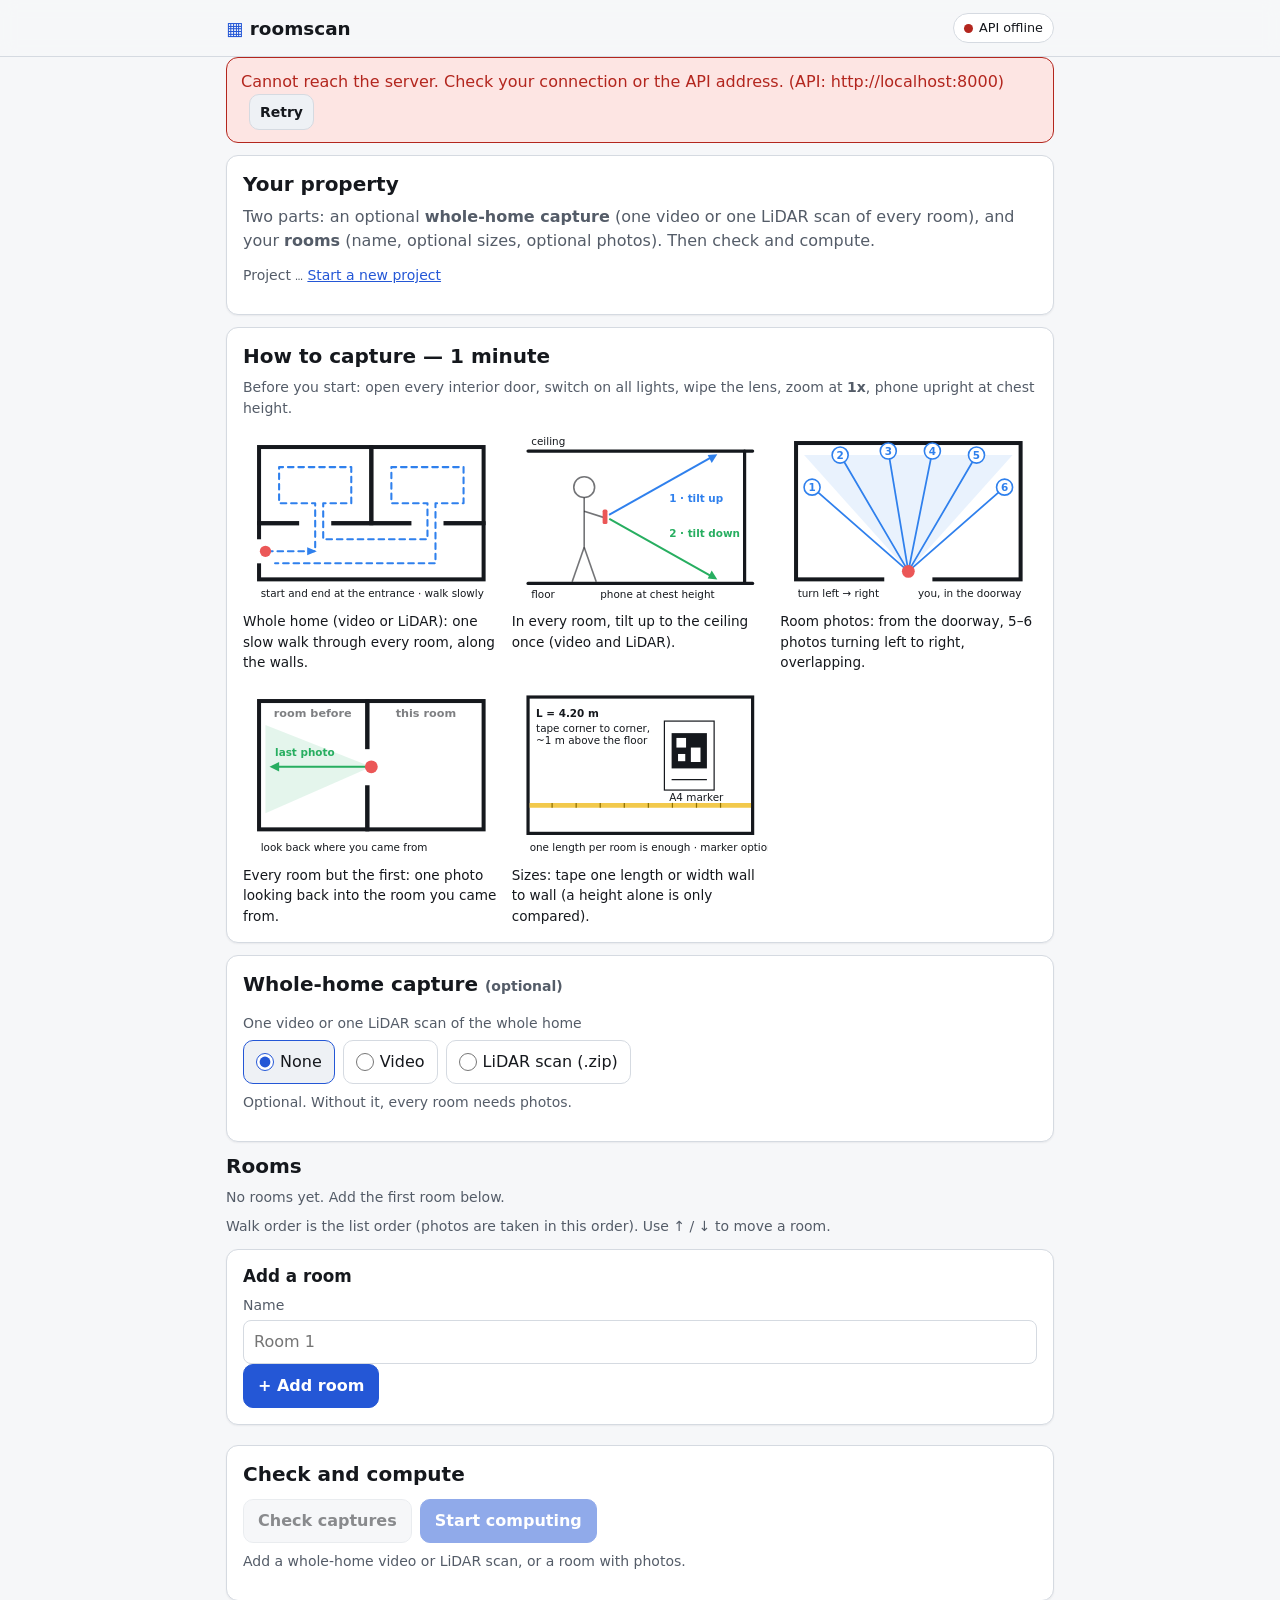
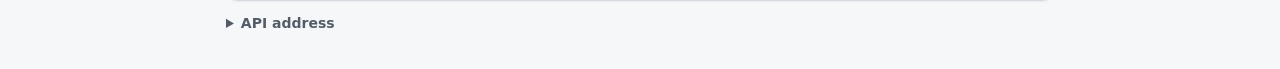
==== web/index.html @ 678b018d "Web app + API: one optional whole-home capture (video or LiDAR) plus rooms A project is now rooms (n" ====
<!doctype html>
<html lang="en">
<head>
  <meta charset="utf-8">
  <meta name="viewport" content="width=device-width, initial-scale=1, viewport-fit=cover">
  <meta name="color-scheme" content="light dark">
  <meta name="theme-color" content="#f6f7f9" media="(prefers-color-scheme: light)">
  <meta name="theme-color" content="#14161a" media="(prefers-color-scheme: dark)">
  <meta name="description" content="Phone photos, video or LiDAR scans to a measured floor plan.">
  <title>roomscan</title>
  <link rel="icon" href="favicon.svg" type="image/svg+xml">
  <link rel="stylesheet" href="styles.css">
  <script type="module" src="js/app.js"></script>
</head>
<body>
  <a class="skip" href="#main">Skip to content</a>
  <header class="topbar">
    <div class="wrap topbar-in">
      <h1 class="brand"><span aria-hidden="true">&#9638;</span> roomscan</h1>
      <button type="button" id="api-status" class="pill" aria-live="polite" title="API status. Click to check again.">
        <span class="dot" aria-hidden="true"></span><span class="pill-text">Checking API&hellip;</span>
      </button>
    </div>
  </header>

  <main id="main" class="wrap">
    <div id="banner" class="banner" role="alert" hidden></div>

    <section class="card intro" aria-labelledby="intro-h">
      <h2 id="intro-h">Your property</h2>
      <p class="muted">Two parts: an optional <strong>whole-home capture</strong> (one video or one LiDAR scan of every room), and your <strong>rooms</strong> (name, optional sizes, optional photos). Then check and compute.</p>
      <p class="small muted">Project <code id="project-id">&hellip;</code>
        <button type="button" id="new-project" class="link">Start a new project</button></p>
    </section>

    <section class="card guide" id="guide" aria-labelledby="guide-h">
      <h2 id="guide-h">How to capture &mdash; 1 minute</h2>
      <p class="small muted">Before you start: open every interior door, switch on all lights, wipe the lens, zoom at <strong>1x</strong>, phone upright at chest height.</p>
      <div class="guide-grid">
        <figure id="guide-walk"><div class="guide-svg" data-svg="img/guide/video-walk.svg"></div>
          <figcaption>Whole home (video or LiDAR): one slow walk through every room, along the walls.</figcaption></figure>
        <figure id="guide-tilt"><div class="guide-svg" data-svg="img/guide/tilt-ceiling.svg"></div>
          <figcaption>In every room, tilt up to the ceiling once (video and LiDAR).</figcaption></figure>
        <figure id="guide-photos"><div class="guide-svg" data-svg="img/guide/photos-doorway.svg"></div>
          <figcaption>Room photos: from the doorway, 5&ndash;6 photos turning left to right, overlapping.</figcaption></figure>
        <figure id="guide-lookback"><div class="guide-svg" data-svg="img/guide/photos-lookback.svg"></div>
          <figcaption>Every room but the first: one photo looking back into the room you came from.</figcaption></figure>
        <figure id="guide-sizes"><div class="guide-svg" data-svg="img/guide/marker-and-tape.svg"></div>
          <figcaption>Sizes: tape one length or width wall to wall (a height alone is only compared).</figcaption></figure>
      </div>
    </section>

    <section class="card capture" id="capture-card" aria-labelledby="capture-h">
      <div class="section-head">
        <h2 id="capture-h">Whole-home capture <span class="muted small">(optional)</span></h2>
        <span id="capture-badge" class="badge" hidden></span>
      </div>
      <fieldset class="kinds">
        <legend>One video or one LiDAR scan of the whole home</legend>
        <label class="choice"><input type="radio" name="capkind" value="none" checked> <span>None</span></label>
        <label class="choice"><input type="radio" name="capkind" value="video"> <span>Video</span></label>
        <label class="choice"><input type="radio" name="capkind" value="lidar"> <span>LiDAR scan (.zip)</span></label>
      </fieldset>
      <p id="capture-tip" class="small muted"></p>
      <div id="capture-body"></div>
    </section>

    <section aria-labelledby="spaces-h">
      <div class="section-head">
        <h2 id="spaces-h">Rooms <span class="muted small" id="spaces-count"></span></h2>
      </div>
      <ol id="spaces" class="spaces" aria-describedby="walk-hint"></ol>
      <p id="walk-hint" class="small muted">Walk order is the list order (photos are taken in this order). Use &uarr; / &darr; to move a room.</p>

      <form id="add-space" class="card add-space" autocomplete="off">
        <h3>Add a room</h3>
        <div class="row">
          <label class="field grow">
            <span>Name</span>
            <input id="new-name" name="name" type="text" maxlength="60" placeholder="Room 1">
          </label>
        </div>
        <button type="submit" class="btn primary">+ Add room</button>
      </form>
    </section>

    <section class="card" aria-labelledby="check-h">
      <h2 id="check-h">Check and compute</h2>
      <p id="upload-summary" class="small muted" aria-live="polite"></p>
      <div class="actions">
        <button type="button" id="verify" class="btn">Check captures</button>
        <button type="button" id="run" class="btn primary" disabled>Start computing</button>
        <button type="button" id="run-anyway" class="btn ghost" hidden>Run anyway</button>
      </div>
      <p id="run-hint" class="small muted" aria-live="polite">Check the captures first.</p>
      <div id="project-findings"></div>
    </section>

    <section id="job" class="card" aria-labelledby="job-h" hidden>
      <div class="section-head">
        <h2 id="job-h">Computing</h2>
        <span id="job-status" class="badge"></span>
      </div>
      <p class="small muted">Job <code id="job-id"></code> <span id="job-poll"></span></p>
      <ol id="stages" class="stages" aria-live="polite"></ol>
      <div id="job-error" class="error-box" role="alert" hidden></div>
      <div class="actions" id="job-actions" hidden>
        <button type="button" id="run-again" class="btn">Run again</button>
      </div>
    </section>

    <section id="results" aria-labelledby="results-h" hidden>
      <h2 id="results-h">Results</h2>
      <div id="run-tabs" class="actions" role="group" aria-label="Choose a run"></div>
      <div class="card">
        <dl id="summary" class="summary"></dl>
        <div class="downloads" id="downloads"></div>
      </div>
      <figure class="card plan">
        <img id="plan-img" alt="Floor plan of the property" decoding="async">
        <figcaption class="small muted">Floor plan. Open <a id="plan-svg-link" target="_blank" rel="noopener">plan.svg</a> to zoom.</figcaption>
      </figure>
      <div class="card">
        <h3>Rooms</h3>
        <div class="table-wrap" id="rooms-table"></div>
      </div>
      <div class="card">
        <h3>Your sizes vs ours</h3>
        <p class="small muted">One row per room and size for every run (tier): photos by room, the whole-home capture by the room it matched on size and shape.</p>
        <div class="table-wrap" id="comparison-table"></div>
      </div>
      <div class="card">
        <h3>Damage</h3>
        <div id="damage"></div>
      </div>
      <div class="card" id="warnings-card" hidden>
        <h3>Notes from the pipeline</h3>
        <ul id="warnings" class="small"></ul>
      </div>
    </section>
  </main>

  <footer class="wrap footer small muted">
    <details>
      <summary>API address</summary>
      <form id="api-form" class="row">
        <label class="field grow"><span>Base URL</span><input id="api-input" type="url" inputmode="url" spellcheck="false" placeholder="http://localhost:8000"></label>
        <button type="submit" class="btn">Save and reload</button>
      </form>
    </details>
  </footer>
</body>
</html>
---- web/styles.css ----
:root {
  --bg: #f6f7f9;
  --surface: #ffffff;
  --surface-2: #eef1f5;
  --text: #15181d;
  --muted: #545c68;
  --border: #d5dae1;
  --accent: #2457d6;
  --accent-text: #ffffff;
  --ok: #17703a;
  --ok-bg: #e2f4e8;
  --warn: #8a5400;
  --warn-bg: #fff1d6;
  --bad: #b3261e;
  --bad-bg: #fde5e3;
  --focus: #2457d6;
  --radius: 12px;
  --shadow: 0 1px 2px rgba(16, 24, 40, .06);
  color-scheme: light dark;
}
@media (prefers-color-scheme: dark) {
  :root {
    --bg: #14161a;
    --surface: #1d2026;
    --surface-2: #262a32;
    --text: #eceef2;
    --muted: #a4acb9;
    --border: #353a44;
    --accent: #7fa6ff;
    --accent-text: #0d1220;
    --ok: #7ad69a;
    --ok-bg: #173323;
    --warn: #ffc864;
    --warn-bg: #3a2c10;
    --bad: #ff9c94;
    --bad-bg: #42191a;
    --focus: #9dbbff;
    --shadow: none;
  }
}

*, *::before, *::after { box-sizing: border-box; }
html { -webkit-text-size-adjust: 100%; }
body {
  margin: 0;
  background: var(--bg);
  color: var(--text);
  font: 16px/1.5 system-ui, -apple-system, "Segoe UI", Roboto, "Helvetica Neue", Arial, sans-serif;
  overflow-x: hidden;
}
img { max-width: 100%; height: auto; }
code { font: .9em ui-monospace, SFMono-Regular, Menlo, Consolas, monospace; word-break: break-all; }
h1, h2, h3, h4 { line-height: 1.25; margin: 0 0 .5rem; }
h2 { font-size: 1.25rem; }
h3 { font-size: 1.05rem; }
h4 { font-size: .95rem; margin-top: 1rem; }
p { margin: 0 0 .75rem; }
a { color: var(--accent); }
.wrap { width: 100%; max-width: 860px; margin: 0 auto; padding: 0 16px; }
.muted { color: var(--muted); }
.small { font-size: .875rem; }
[hidden] { display: none !important; }
:focus-visible { outline: 3px solid var(--focus); outline-offset: 2px; }

.skip { position: absolute; left: -999px; top: 0; background: var(--surface); padding: 8px 12px; z-index: 10; }
.skip:focus { left: 8px; }

.topbar {
  position: sticky; top: 0; z-index: 5;
  background: color-mix(in srgb, var(--bg) 88%, transparent);
  backdrop-filter: blur(8px); -webkit-backdrop-filter: blur(8px);
  border-bottom: 1px solid var(--border);
  padding-top: env(safe-area-inset-top);
}
.topbar-in { display: flex; align-items: center; justify-content: space-between; gap: 8px; min-height: 56px; }
.brand { font-size: 1.15rem; margin: 0; }
.brand span { color: var(--accent); }

.pill {
  display: inline-flex; align-items: center; gap: 6px;
  border: 1px solid var(--border); border-radius: 999px; padding: 4px 10px;
  background: var(--surface); color: var(--text); font: inherit; font-size: .8rem; cursor: pointer;
  max-width: 60vw; white-space: nowrap; overflow: hidden; text-overflow: ellipsis;
}
.dot { width: 9px; height: 9px; border-radius: 50%; background: var(--muted); flex: none; }
.pill.up .dot { background: var(--ok); }
.pill.down .dot { background: var(--bad); }

main { padding-top: 16px; padding-bottom: 32px; }
section { margin-bottom: 20px; }
.card {
  background: var(--surface); border: 1px solid var(--border); border-radius: var(--radius);
  padding: 16px; margin-bottom: 12px; box-shadow: var(--shadow);
}
.section-head { display: flex; align-items: center; justify-content: space-between; gap: 8px; flex-wrap: wrap; }

.banner { border-radius: var(--radius); padding: 12px 14px; margin-bottom: 12px; background: var(--bad-bg); color: var(--bad); border: 1px solid currentColor; }
.banner.info { background: var(--surface-2); color: var(--text); border-color: var(--border); }
.banner button { margin-left: 8px; }
.error-box { background: var(--bad-bg); color: var(--bad); border-radius: 8px; padding: 10px 12px; margin: 8px 0; white-space: pre-wrap; overflow-wrap: anywhere; }

/* Buttons */
.btn {
  display: inline-flex; align-items: center; justify-content: center; gap: 6px;
  min-height: 44px; padding: 8px 14px; border-radius: 10px;
  border: 1px solid var(--border); background: var(--surface-2); color: var(--text);
  font: inherit; font-weight: 600; cursor: pointer; text-decoration: none; touch-action: manipulation;
}
.btn:hover { border-color: var(--accent); }
.btn.primary { background: var(--accent); color: var(--accent-text); border-color: var(--accent); }
.btn.ghost { background: transparent; }
.btn.danger { color: var(--bad); }
.btn.small { min-height: 36px; padding: 4px 10px; font-size: .875rem; }
.btn.icon { min-width: 44px; padding: 4px; }
.btn[disabled] { opacity: .5; cursor: not-allowed; }
.link { background: none; border: 0; padding: 0; color: var(--accent); font: inherit; text-decoration: underline; cursor: pointer; }
.actions { display: flex; flex-wrap: wrap; gap: 8px; margin: 8px 0; }

/* Forms */
.row { display: flex; flex-wrap: wrap; gap: 8px; align-items: flex-end; }
.grow { flex: 1 1 180px; min-width: 0; }
.field { display: flex; flex-direction: column; gap: 4px; font-size: .875rem; color: var(--muted); }
.field input, .name-input {
  font: inherit; font-size: 16px; /* 16px stops iOS zooming on focus */
  color: var(--text); background: var(--surface); border: 1px solid var(--border);
  border-radius: 8px; padding: 8px 10px; min-height: 44px; width: 100%; min-width: 0;
}
fieldset { border: 0; padding: 0; margin: 12px 0; min-width: 0; }
legend { font-size: .875rem; color: var(--muted); margin-bottom: 6px; padding: 0; }
.kinds { display: flex; flex-wrap: wrap; gap: 8px; }
.kinds legend { width: 100%; }
.choice {
  display: inline-flex; align-items: center; gap: 6px; min-height: 44px; padding: 6px 12px;
  border: 1px solid var(--border); border-radius: 10px; cursor: pointer;
}
.choice:has(input:checked) { border-color: var(--accent); background: var(--surface-2); }
.choice input { width: 18px; height: 18px; margin: 0; accent-color: var(--accent); }
.add-space h3 { margin-bottom: 8px; }

/* Space cards */
.spaces { list-style: none; padding: 0; margin: 0 0 8px; }
.space { position: relative; }
.space-head { display: flex; align-items: center; gap: 8px; }
.space-num {
  flex: none; width: 30px; height: 30px; border-radius: 50%; display: grid; place-items: center;
  background: var(--surface-2); font-weight: 700; font-size: .875rem;
}
.name-input { font-weight: 700; flex: 1 1 auto; }
.space-meta { display: flex; flex-wrap: wrap; align-items: center; gap: 6px 10px; margin: 10px 0 4px; }
.kind-tag { font-size: .75rem; text-transform: uppercase; letter-spacing: .04em; color: var(--muted); border: 1px solid var(--border); border-radius: 6px; padding: 1px 6px; }
.count { font-weight: 600; }
.progress { margin: 6px 0; }
.bar { height: 6px; background: var(--surface-2); border-radius: 3px; overflow: hidden; }
.bar > i { display: block; height: 100%; width: 0; background: var(--accent); transition: width .2s; }
.sizes { display: grid; grid-template-columns: repeat(3, minmax(0, 1fr)); gap: 8px; margin-top: 10px; }
.sizes .field input { text-align: right; }
.sizes-hint { grid-column: 1 / -1; margin: 0; }
.space-tools { display: flex; gap: 4px; flex: none; }
.add-btns { display: flex; flex-wrap: wrap; gap: 8px; margin-top: 10px; }
.visually-hidden { position: absolute !important; width: 1px; height: 1px; overflow: hidden; clip: rect(0 0 0 0); white-space: nowrap; }
.thumbs { display: flex; gap: 4px; }
.thumbs img { width: 36px; height: 36px; object-fit: cover; border-radius: 4px; border: 1px solid var(--border); }
.space-foot { display: flex; flex-wrap: wrap; justify-content: space-between; gap: 8px; margin-top: 10px; }

.badge { display: inline-block; font-size: .75rem; font-weight: 700; border-radius: 999px; padding: 2px 10px; background: var(--surface-2); color: var(--muted); }
.badge.ok { background: var(--ok-bg); color: var(--ok); }
.badge.warn { background: var(--warn-bg); color: var(--warn); }
.badge.retake, .badge.failed { background: var(--bad-bg); color: var(--bad); }
.badge.running, .badge.queued { background: var(--surface-2); color: var(--accent); }
.badge.done { background: var(--ok-bg); color: var(--ok); }

.findings { list-style: none; padding: 0; margin: 10px 0 0; }
.finding { border-left: 4px solid var(--border); padding: 6px 10px; margin-bottom: 8px; background: var(--surface-2); border-radius: 0 8px 8px 0; }
.finding.warn { border-color: var(--warn); }
.finding.retake { border-color: var(--bad); }
.finding.ok, .finding.info { border-color: var(--ok); }
.finding p { margin: 0 0 4px; }
.chips { display: flex; flex-wrap: wrap; gap: 4px; margin: 4px 0; }
.chip { font: .75rem ui-monospace, Menlo, Consolas, monospace; background: var(--surface); border: 1px solid var(--border); border-radius: 6px; padding: 1px 6px; overflow-wrap: anywhere; }

/* Guide */
.guide summary, .footer summary { cursor: pointer; font-weight: 600; min-height: 32px; }
.guide-body { margin-top: 8px; }
.guide-body ol { padding-left: 1.25rem; margin: 0 0 .5rem; }

/* Job */
.stages { list-style: none; padding: 0; margin: 8px 0; }
.stage { display: flex; align-items: center; gap: 10px; padding: 8px 0; border-bottom: 1px solid var(--border); }
.stage:last-child { border-bottom: 0; }
.stage .st-icon { width: 22px; height: 22px; flex: none; border-radius: 50%; display: grid; place-items: center; font-size: .8rem; font-weight: 700; background: var(--surface-2); color: var(--muted); }
.stage.done .st-icon { background: var(--ok-bg); color: var(--ok); }
.stage.running .st-icon { background: var(--accent); color: var(--accent-text); animation: pulse 1.2s ease-in-out infinite; }
.stage.failed .st-icon { background: var(--bad-bg); color: var(--bad); }
.stage.skipped { opacity: .6; }
.stage .st-name { flex: 1 1 auto; min-width: 0; overflow-wrap: anywhere; }
.stage .st-note { display: block; font-size: .8rem; color: var(--muted); }
.stage .st-time { font-variant-numeric: tabular-nums; color: var(--muted); font-size: .875rem; }
@keyframes pulse { 50% { opacity: .55; } }
@media (prefers-reduced-motion: reduce) { .stage.running .st-icon { animation: none; } .bar > i { transition: none; } }

/* Results */
.summary { display: grid; grid-template-columns: repeat(auto-fit, minmax(140px, 1fr)); gap: 12px; margin: 0 0 12px; }
.summary div { background: var(--surface-2); border-radius: 10px; padding: 10px 12px; }
.summary dt { font-size: .8rem; color: var(--muted); }
.summary dd { margin: 0; font-size: 1.2rem; font-weight: 700; overflow-wrap: anywhere; }
.summary dd small { display: block; font-size: .8rem; font-weight: 400; color: var(--muted); }
.downloads { display: flex; flex-wrap: wrap; gap: 8px; }
.plan { margin: 0 0 12px; text-align: center; }
.plan img { background: #fff; border-radius: 8px; width: 100%; }
.table-wrap { overflow-x: auto; -webkit-overflow-scrolling: touch; max-width: 100%; }
table { border-collapse: collapse; width: 100%; font-size: .875rem; font-variant-numeric: tabular-nums; }
th, td { text-align: left; padding: 6px 8px; border-bottom: 1px solid var(--border); vertical-align: top; }
th { color: var(--muted); font-weight: 600; white-space: nowrap; }
td.num, th.num { text-align: right; }
td .ci { display: block; color: var(--muted); font-size: .75rem; white-space: nowrap; }
.in { color: var(--ok); font-weight: 700; }
.out { color: var(--bad); font-weight: 700; }
.damage-list { list-style: none; padding: 0; margin: 0; }
.damage-list li { padding: 8px 0; border-bottom: 1px solid var(--border); }
.damage-list li:last-child { border-bottom: 0; }

.footer { padding-bottom: calc(24px + env(safe-area-inset-bottom)); }
.footer form { margin-top: 8px; }

@media (min-width: 640px) {
  .space-body { display: grid; grid-template-columns: 1fr 1fr; gap: 0 16px; }
  .sizes { margin-top: 0; }
}

/* capture guide: inline SVGs follow the theme (currentColor, --guide-bg) */
.guide { --guide-bg: var(--surface); }
.guide-grid { display: grid; grid-template-columns: 1fr; gap: 12px; }
@media (min-width: 640px) { .guide-grid { grid-template-columns: repeat(2, 1fr); } }
@media (min-width: 960px) { .guide-grid { grid-template-columns: repeat(3, 1fr); } }
.guide-grid figure { margin: 0; }
.guide-svg svg { width: 100%; height: auto; display: block; color: var(--text); }
.guide-grid figcaption { font-size: .85rem; margin-top: 4px; }
.capture .kinds { margin: 8px 0; }
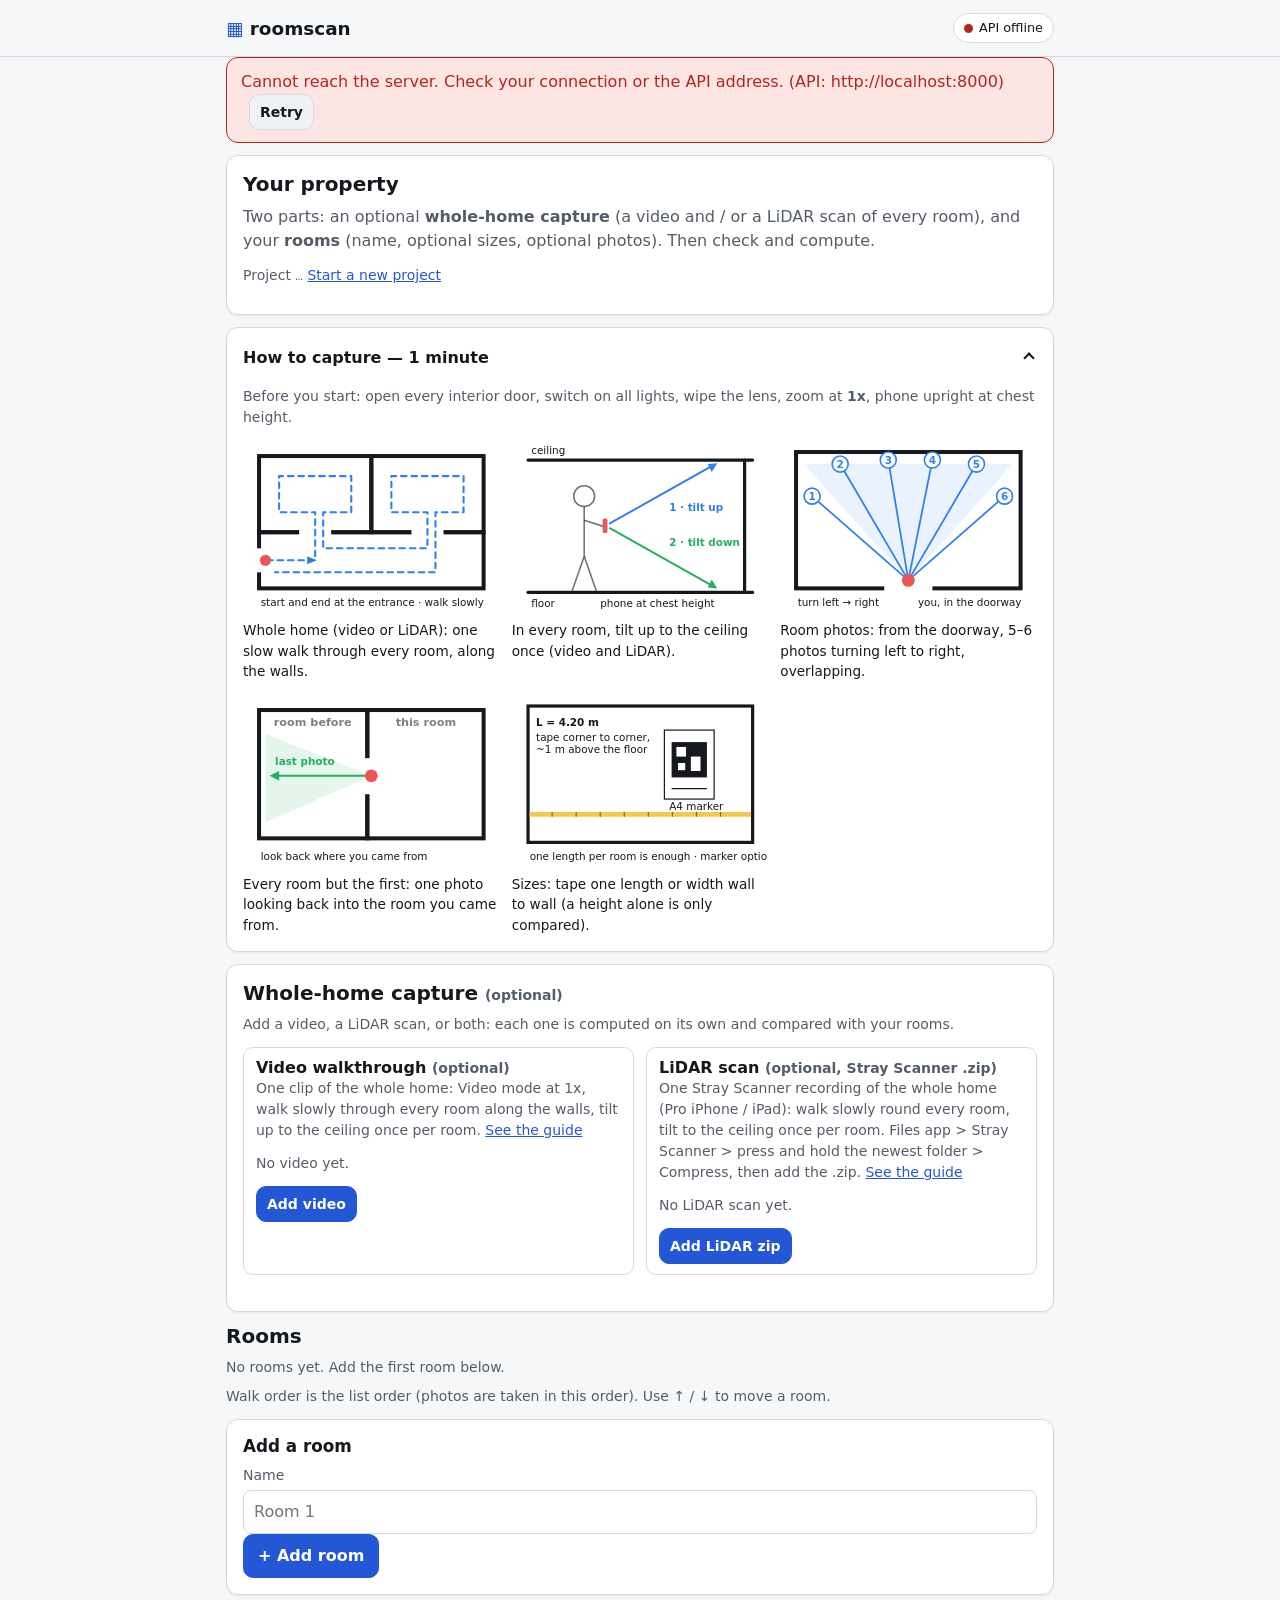
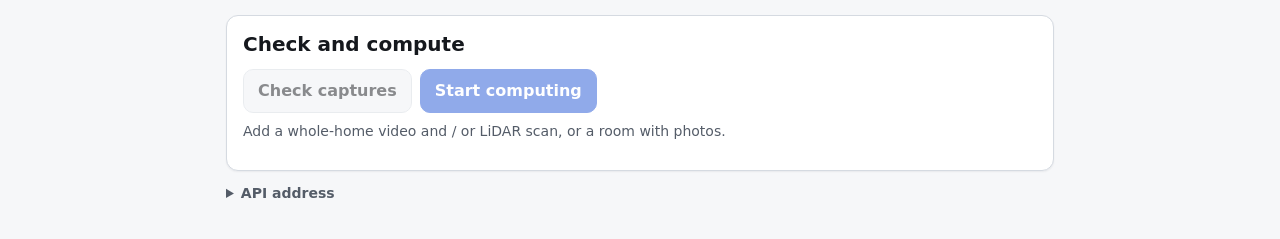
==== commit a2dc1cde: "Web: whole-home video AND LiDAR as two independent captures; collapsible capture guide - Capture sec" ====
--- a/web/index.html
+++ b/web/index.html
@@ -10,6 +10,7 @@
   <title>roomscan</title>
   <link rel="icon" href="favicon.svg" type="image/svg+xml">
   <link rel="stylesheet" href="styles.css">
+  <script src="env.js"></script>
   <script type="module" src="js/app.js"></script>
 </head>
 <body>
@@ -28,13 +29,13 @@
 
     <section class="card intro" aria-labelledby="intro-h">
       <h2 id="intro-h">Your property</h2>
-      <p class="muted">Two parts: an optional <strong>whole-home capture</strong> (one video or one LiDAR scan of every room), and your <strong>rooms</strong> (name, optional sizes, optional photos). Then check and compute.</p>
+      <p class="muted">Two parts: an optional <strong>whole-home capture</strong> (a video and / or a LiDAR scan of every room), and your <strong>rooms</strong> (name, optional sizes, optional photos). Then check and compute.</p>
       <p class="small muted">Project <code id="project-id">&hellip;</code>
         <button type="button" id="new-project" class="link">Start a new project</button></p>
     </section>
 
-    <section class="card guide" id="guide" aria-labelledby="guide-h">
-      <h2 id="guide-h">How to capture &mdash; 1 minute</h2>
+    <details class="card guide" id="guide">
+      <summary id="guide-h"><span class="guide-title">How to capture &mdash; 1 minute</span> <span class="chev" aria-hidden="true"></span></summary>
       <p class="small muted">Before you start: open every interior door, switch on all lights, wipe the lens, zoom at <strong>1x</strong>, phone upright at chest height.</p>
       <div class="guide-grid">
         <figure id="guide-walk"><div class="guide-svg" data-svg="img/guide/video-walk.svg"></div>
@@ -48,21 +49,29 @@
         <figure id="guide-sizes"><div class="guide-svg" data-svg="img/guide/marker-and-tape.svg"></div>
           <figcaption>Sizes: tape one length or width wall to wall (a height alone is only compared).</figcaption></figure>
       </div>
-    </section>
+    </details>
 
     <section class="card capture" id="capture-card" aria-labelledby="capture-h">
-      <div class="section-head">
-        <h2 id="capture-h">Whole-home capture <span class="muted small">(optional)</span></h2>
-        <span id="capture-badge" class="badge" hidden></span>
+      <h2 id="capture-h">Whole-home capture <span class="muted small">(optional)</span></h2>
+      <p class="small muted">Add a video, a LiDAR scan, or both: each one is computed on its own and compared with your rooms.</p>
+      <div class="cap-grid">
+        <section class="cap" id="cap-video" data-kind="video" aria-labelledby="cap-video-h">
+          <div class="section-head">
+            <h3 id="cap-video-h">Video walkthrough <span class="muted small">(optional)</span></h3>
+            <span class="badge cap-badge" hidden></span>
+          </div>
+          <p class="small muted cap-tip"></p>
+          <div class="cap-body"></div>
+        </section>
+        <section class="cap" id="cap-lidar" data-kind="lidar" aria-labelledby="cap-lidar-h">
+          <div class="section-head">
+            <h3 id="cap-lidar-h">LiDAR scan <span class="muted small">(optional, Stray Scanner .zip)</span></h3>
+            <span class="badge cap-badge" hidden></span>
+          </div>
+          <p class="small muted cap-tip"></p>
+          <div class="cap-body"></div>
+        </section>
       </div>
-      <fieldset class="kinds">
-        <legend>One video or one LiDAR scan of the whole home</legend>
-        <label class="choice"><input type="radio" name="capkind" value="none" checked> <span>None</span></label>
-        <label class="choice"><input type="radio" name="capkind" value="video"> <span>Video</span></label>
-        <label class="choice"><input type="radio" name="capkind" value="lidar"> <span>LiDAR scan (.zip)</span></label>
-      </fieldset>
-      <p id="capture-tip" class="small muted"></p>
-      <div id="capture-body"></div>
     </section>
 
     <section aria-labelledby="spaces-h">
--- a/web/styles.css
+++ b/web/styles.css
@@ -127,8 +127,6 @@
 }
 fieldset { border: 0; padding: 0; margin: 12px 0; min-width: 0; }
 legend { font-size: .875rem; color: var(--muted); margin-bottom: 6px; padding: 0; }
-.kinds { display: flex; flex-wrap: wrap; gap: 8px; }
-.kinds legend { width: 100%; }
 .choice {
   display: inline-flex; align-items: center; gap: 6px; min-height: 44px; padding: 6px 12px;
   border: 1px solid var(--border); border-radius: 10px; cursor: pointer;
@@ -235,4 +233,18 @@
 .guide-grid figure { margin: 0; }
 .guide-svg svg { width: 100%; height: auto; display: block; color: var(--text); }
 .guide-grid figcaption { font-size: .85rem; margin-top: 4px; }
-.capture .kinds { margin: 8px 0; }
+/* collapsible guide: one compact line with a small chevron when closed */
+.guide > summary { list-style: none; display: flex; align-items: center; justify-content: space-between; gap: 8px; min-height: 40px; margin: -6px 0; }
+.guide > summary::-webkit-details-marker { display: none; }
+.guide > summary .chev { width: 8px; height: 8px; border-right: 2px solid currentColor; border-bottom: 2px solid currentColor; transform: rotate(45deg); transition: transform .15s; margin: 0 4px 4px 0; flex: none; }
+.guide[open] > summary .chev { transform: rotate(-135deg); margin-bottom: 0; }
+.guide[open] > summary { margin-bottom: 8px; }
+.guide > summary:focus-visible { outline: 2px solid var(--focus); outline-offset: 2px; border-radius: 6px; }
+@media (prefers-reduced-motion: reduce) { .guide > summary .chev { transition: none; } }
+
+/* two independent whole-home captures */
+.cap-grid { display: grid; grid-template-columns: 1fr; gap: 12px; margin-top: 8px; }
+@media (min-width: 760px) { .cap-grid { grid-template-columns: repeat(2, 1fr); } }
+.cap { border: 1px solid var(--border); border-radius: 10px; padding: 10px 12px; min-width: 0; }
+.cap h3 { margin: 0; font-size: 1rem; }
+.cap ul { padding-left: 1.1rem; margin: 6px 0; overflow-wrap: anywhere; }
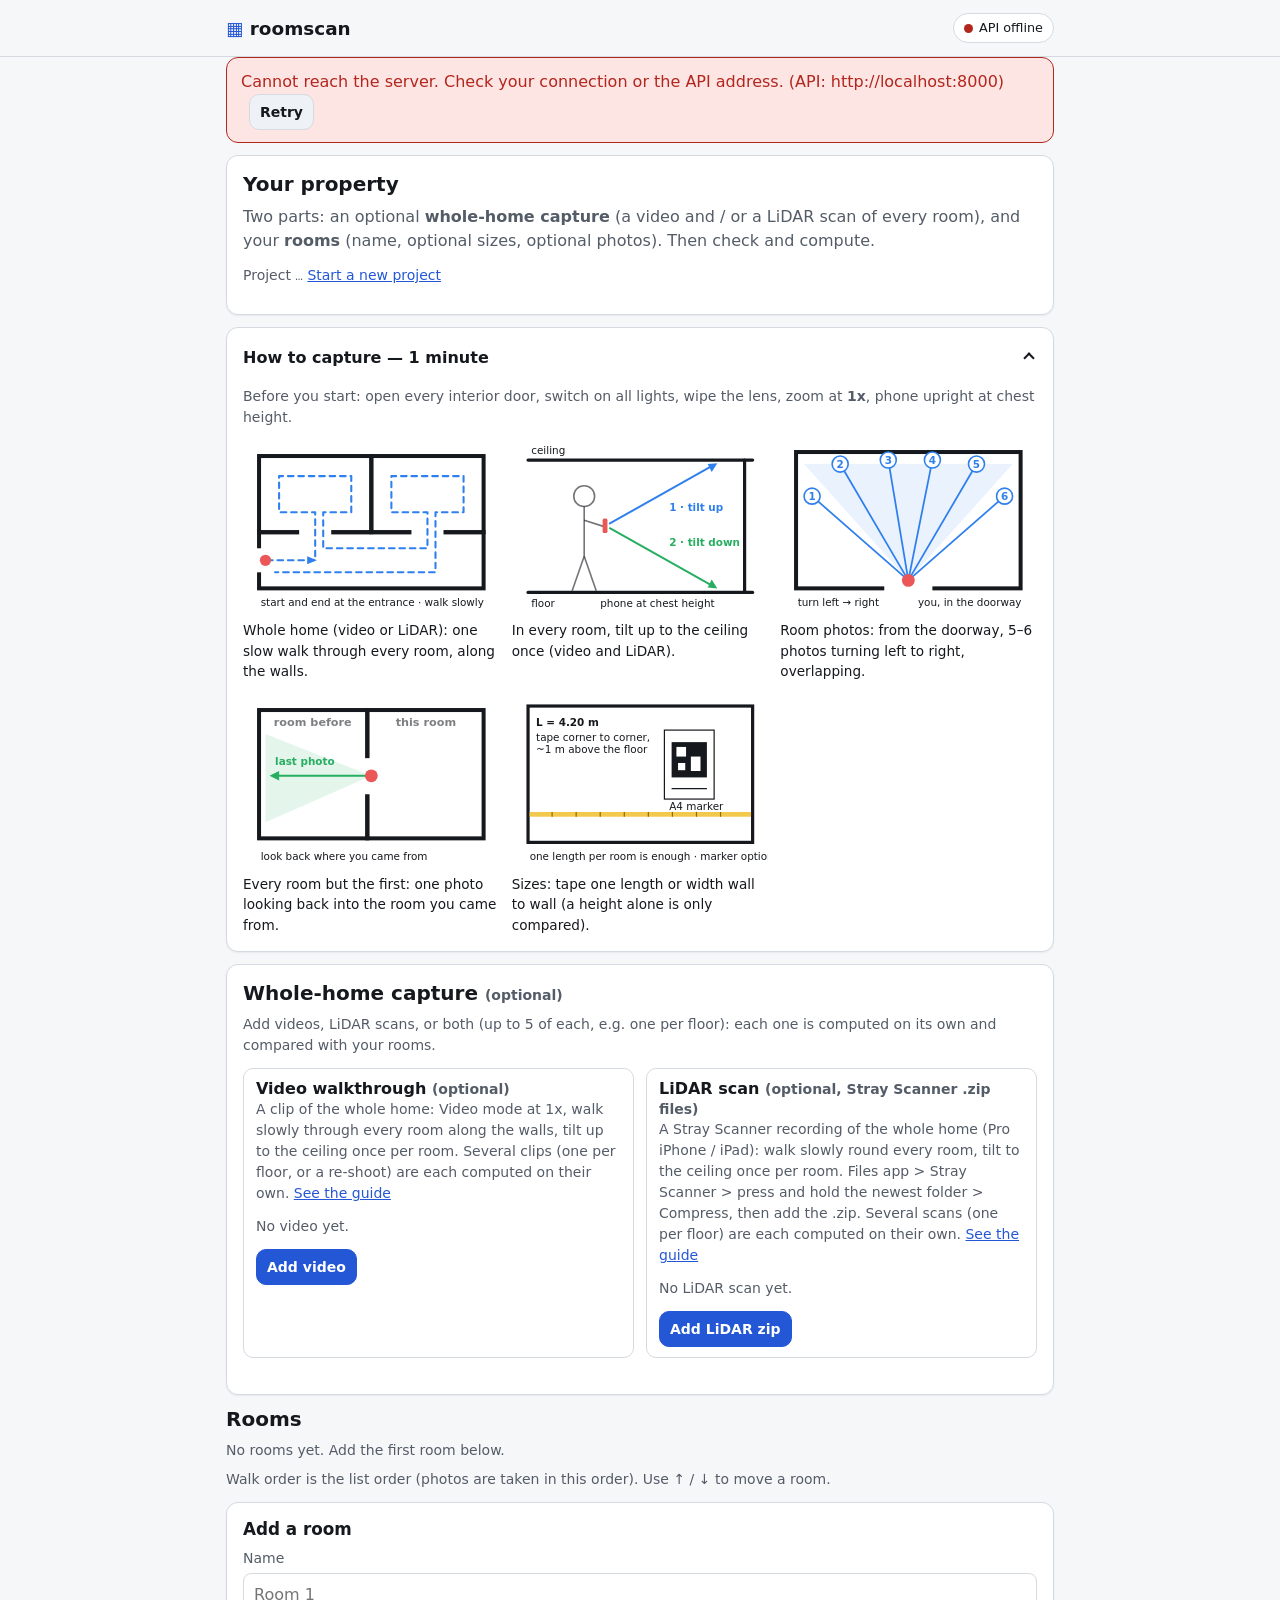
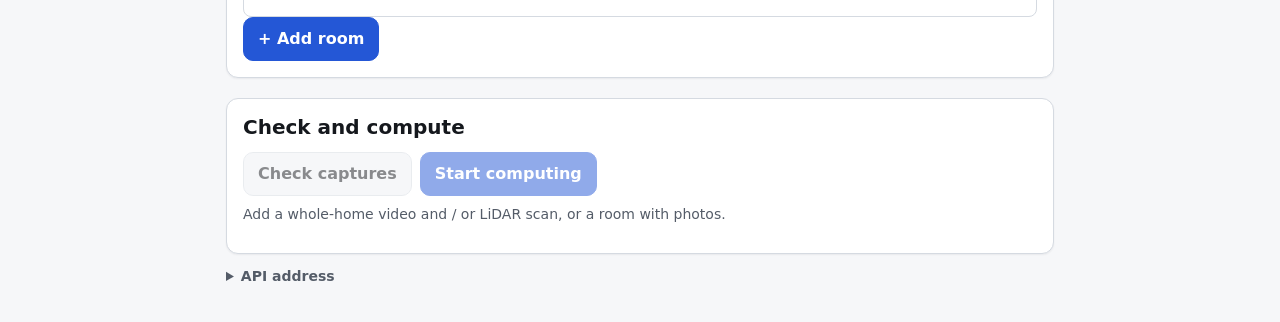
==== commit 074277d5: "Several whole-home videos and LiDAR scans per project: one run each A capture container now holds up" ====
--- a/web/index.html
+++ b/web/index.html
@@ -53,7 +53,7 @@
 
     <section class="card capture" id="capture-card" aria-labelledby="capture-h">
       <h2 id="capture-h">Whole-home capture <span class="muted small">(optional)</span></h2>
-      <p class="small muted">Add a video, a LiDAR scan, or both: each one is computed on its own and compared with your rooms.</p>
+      <p class="small muted">Add videos, LiDAR scans, or both (up to 5 of each, e.g. one per floor): each one is computed on its own and compared with your rooms.</p>
       <div class="cap-grid">
         <section class="cap" id="cap-video" data-kind="video" aria-labelledby="cap-video-h">
           <div class="section-head">
@@ -65,7 +65,7 @@
         </section>
         <section class="cap" id="cap-lidar" data-kind="lidar" aria-labelledby="cap-lidar-h">
           <div class="section-head">
-            <h3 id="cap-lidar-h">LiDAR scan <span class="muted small">(optional, Stray Scanner .zip)</span></h3>
+            <h3 id="cap-lidar-h">LiDAR scan <span class="muted small">(optional, Stray Scanner .zip files)</span></h3>
             <span class="badge cap-badge" hidden></span>
           </div>
           <p class="small muted cap-tip"></p>
--- a/web/styles.css
+++ b/web/styles.css
@@ -248,3 +248,9 @@
 .cap { border: 1px solid var(--border); border-radius: 10px; padding: 10px 12px; min-width: 0; }
 .cap h3 { margin: 0; font-size: 1rem; }
 .cap ul { padding-left: 1.1rem; margin: 6px 0; overflow-wrap: anywhere; }
+.cap ul.cap-items { list-style: none; padding-left: 0; }
+.cap-item { padding: 6px 0; border-top: 1px solid var(--border); }
+.cap-item:first-child { border-top: 0; }
+.cap-row { display: flex; gap: 8px; align-items: center; justify-content: space-between; flex-wrap: wrap; }
+.cap-row > span { min-width: 0; overflow-wrap: anywhere; }
+.cap-verify { margin-top: 4px; }
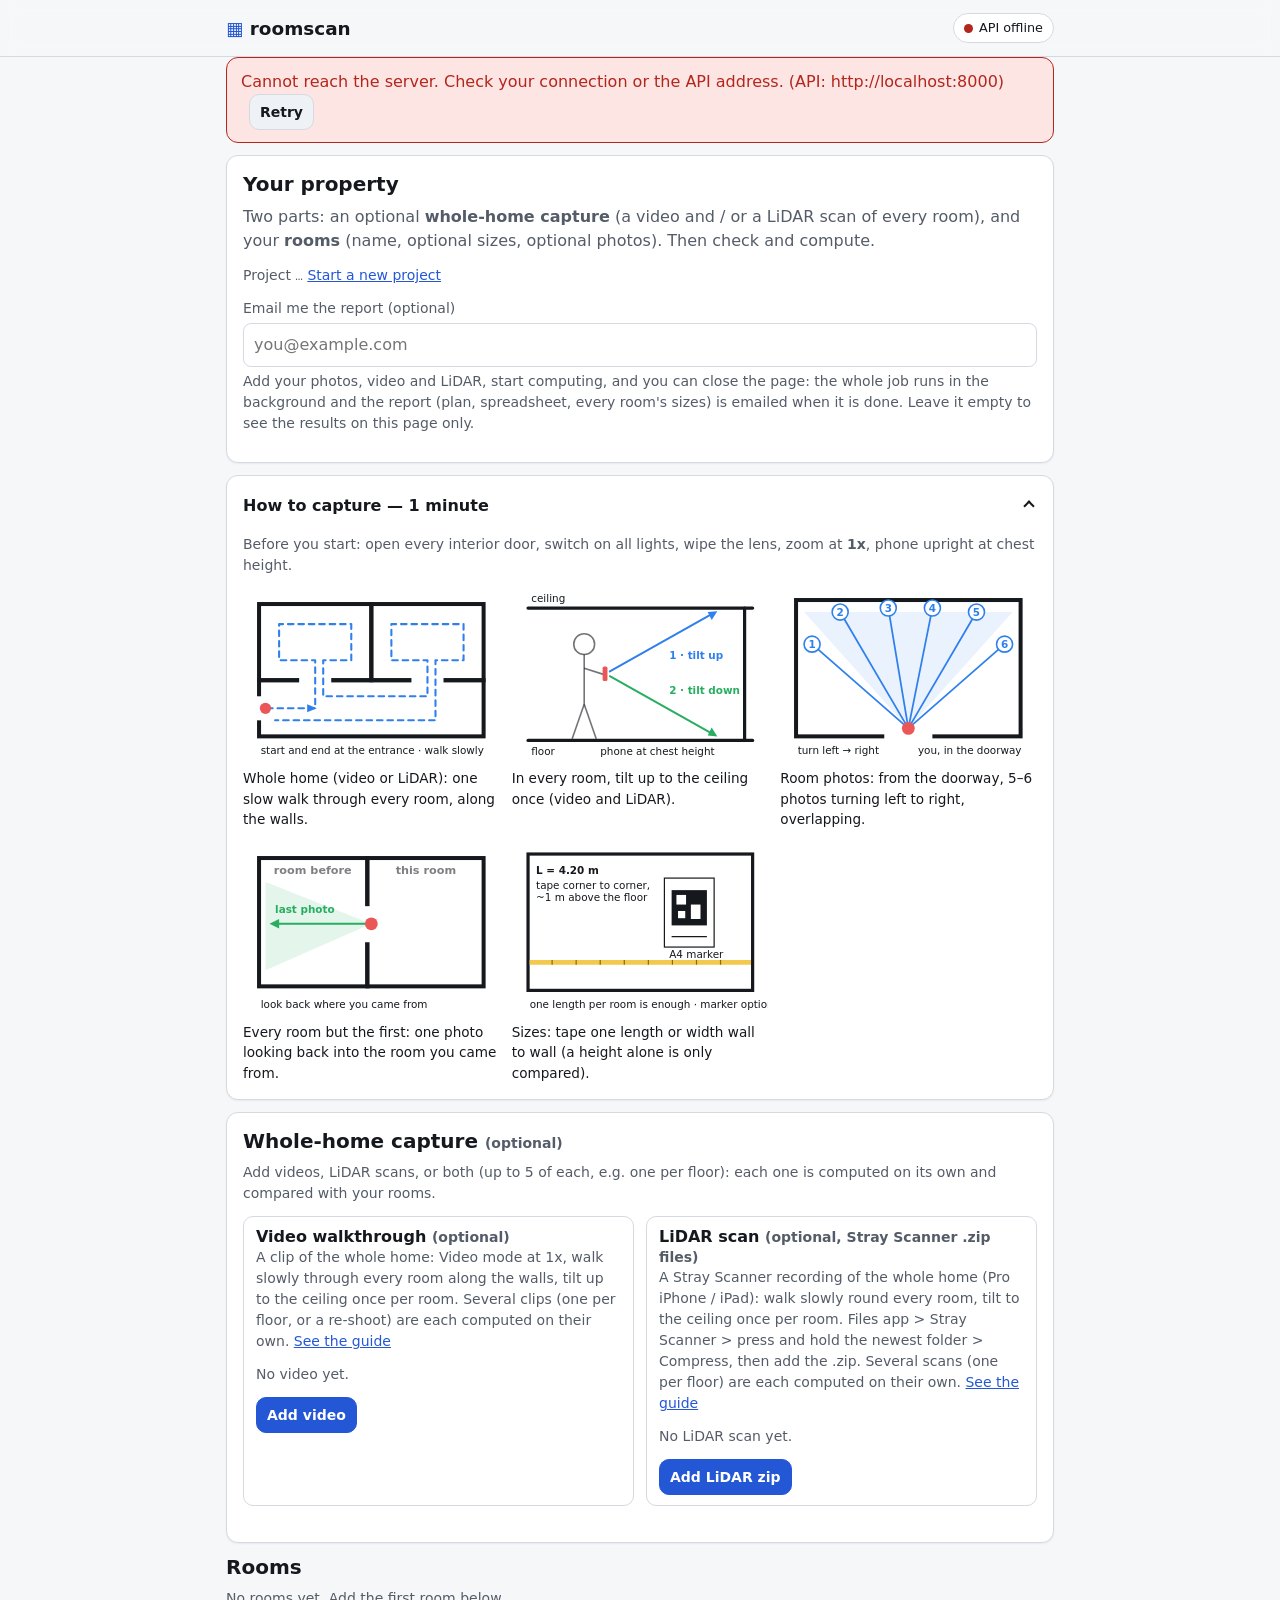
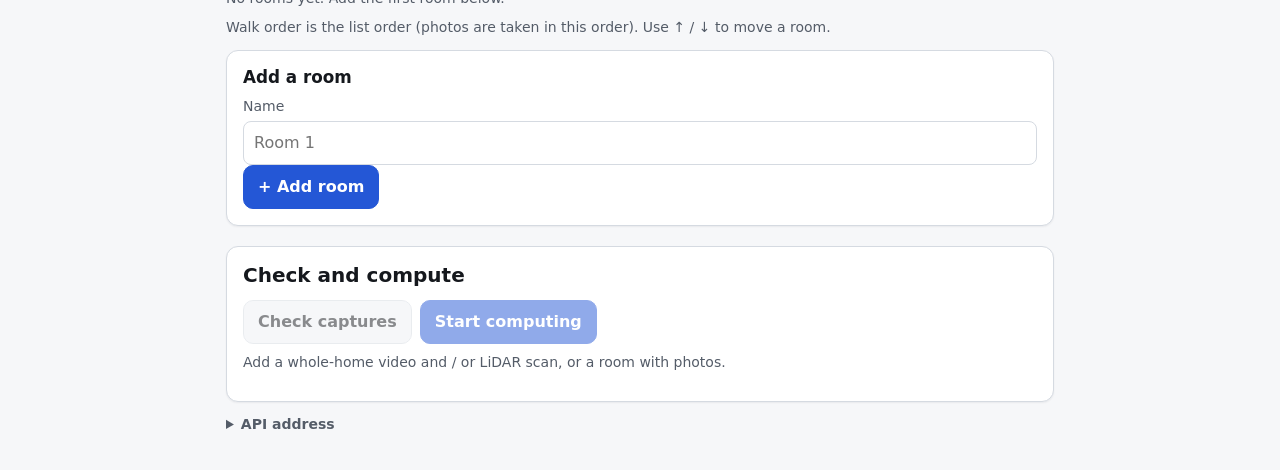
==== commit 29dc05f8: "Email box at the top (optional): with an address the job runs in the background and the report is em" ====
--- a/web/index.html
+++ b/web/index.html
@@ -32,6 +32,12 @@
       <p class="muted">Two parts: an optional <strong>whole-home capture</strong> (a video and / or a LiDAR scan of every room), and your <strong>rooms</strong> (name, optional sizes, optional photos). Then check and compute.</p>
       <p class="small muted">Project <code id="project-id">&hellip;</code>
         <button type="button" id="new-project" class="link">Start a new project</button></p>
+      <div id="email-row" class="field">
+        <label for="notify-email">Email me the report <span class="muted small">(optional)</span></label>
+        <input id="notify-email" aria-label="Email me the report (optional)" type="email" inputmode="email" autocomplete="email" placeholder="you@example.com">
+        <p class="small muted" id="email-note">Add your photos, video and LiDAR, start computing, and you can close the page: the whole job runs in the background and the report (plan, spreadsheet, every room's sizes) is emailed when it is done. Leave it empty to see the results on this page only.</p>
+        <p class="small warn" id="email-off" hidden>Email is not switched on for this server yet: the results will show on this page.</p>
+      </div>
     </section>
 
     <details class="card guide" id="guide">
@@ -111,6 +117,7 @@
         <span id="job-status" class="badge"></span>
       </div>
       <p class="small muted">Job <code id="job-id"></code> <span id="job-poll"></span></p>
+      <p id="job-email" class="small muted" aria-live="polite" hidden></p>
       <ol id="stages" class="stages" aria-live="polite"></ol>
       <div id="job-error" class="error-box" role="alert" hidden></div>
       <div class="actions" id="job-actions" hidden>
--- a/web/styles.css
+++ b/web/styles.css
@@ -254,3 +254,4 @@
 .cap-row { display: flex; gap: 8px; align-items: center; justify-content: space-between; flex-wrap: wrap; }
 .cap-row > span { min-width: 0; overflow-wrap: anywhere; }
 .cap-verify { margin-top: 4px; }
+p.warn { color: var(--warn); }
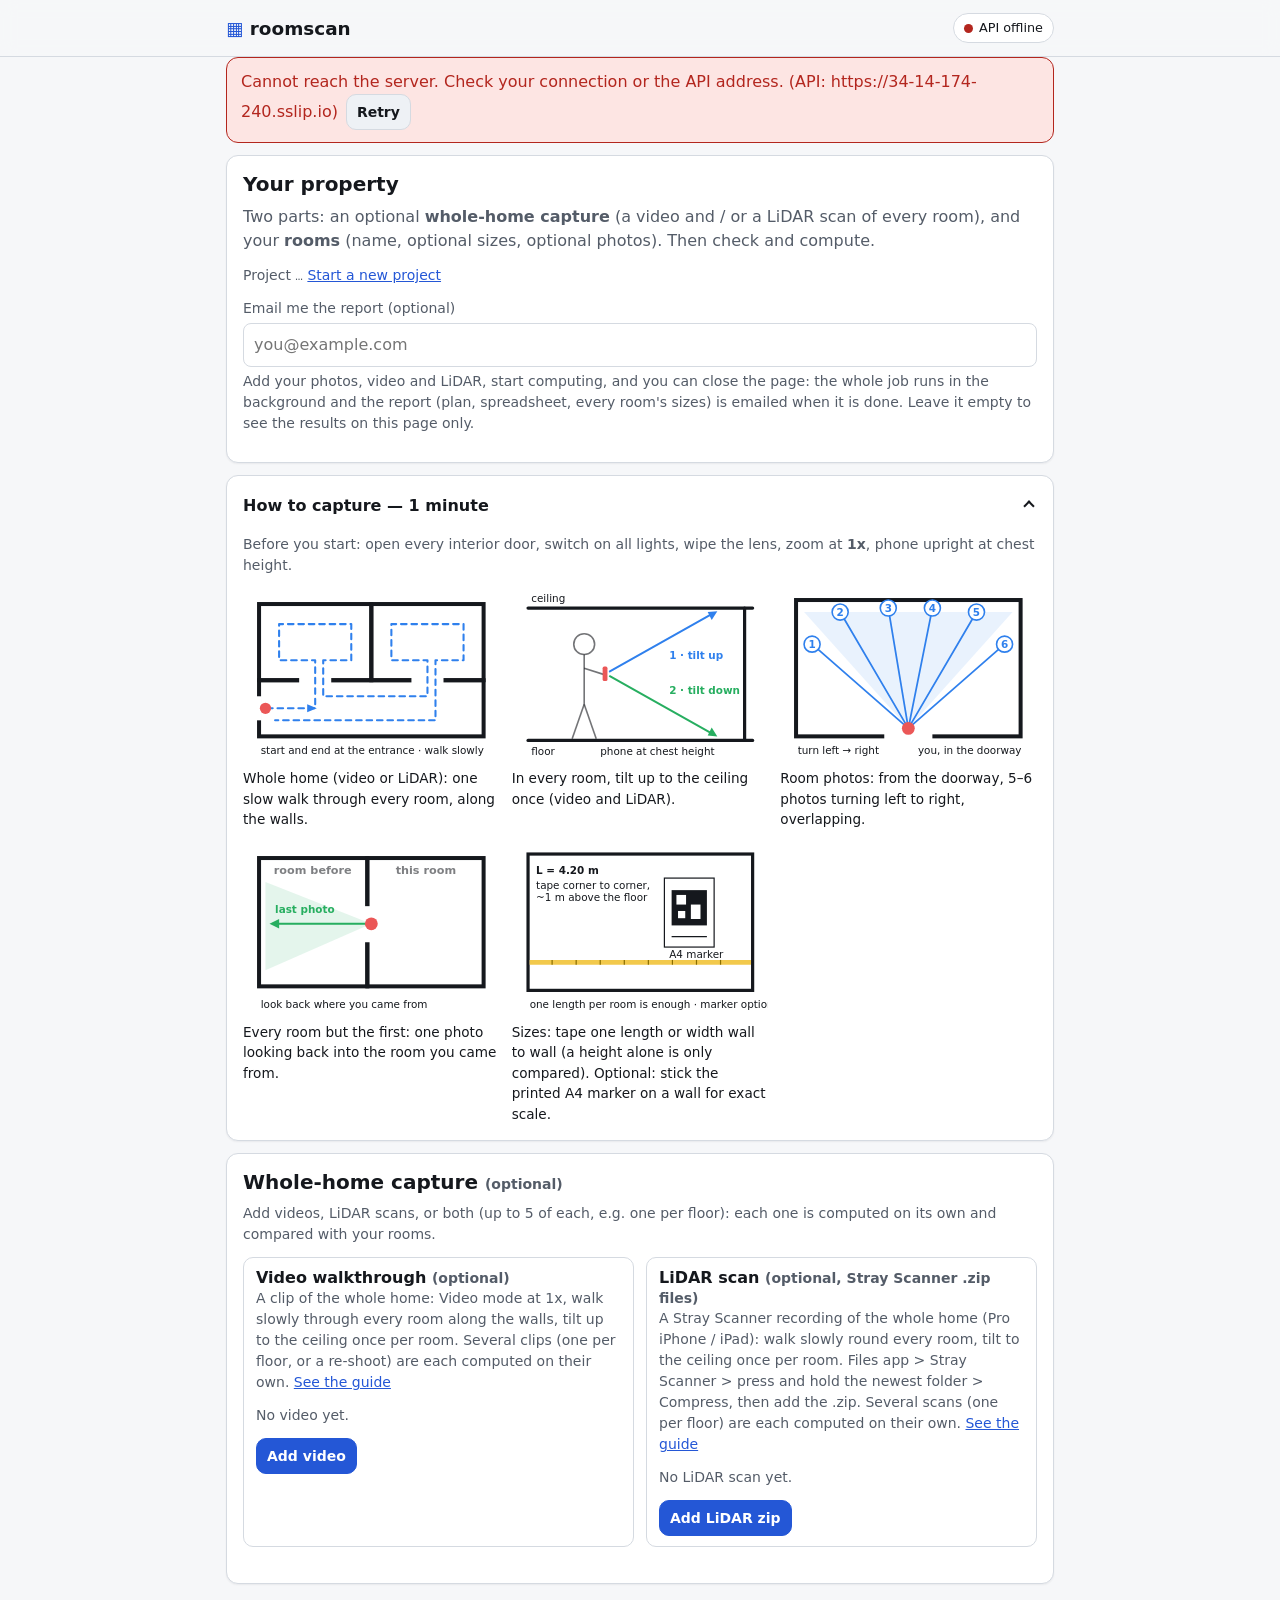
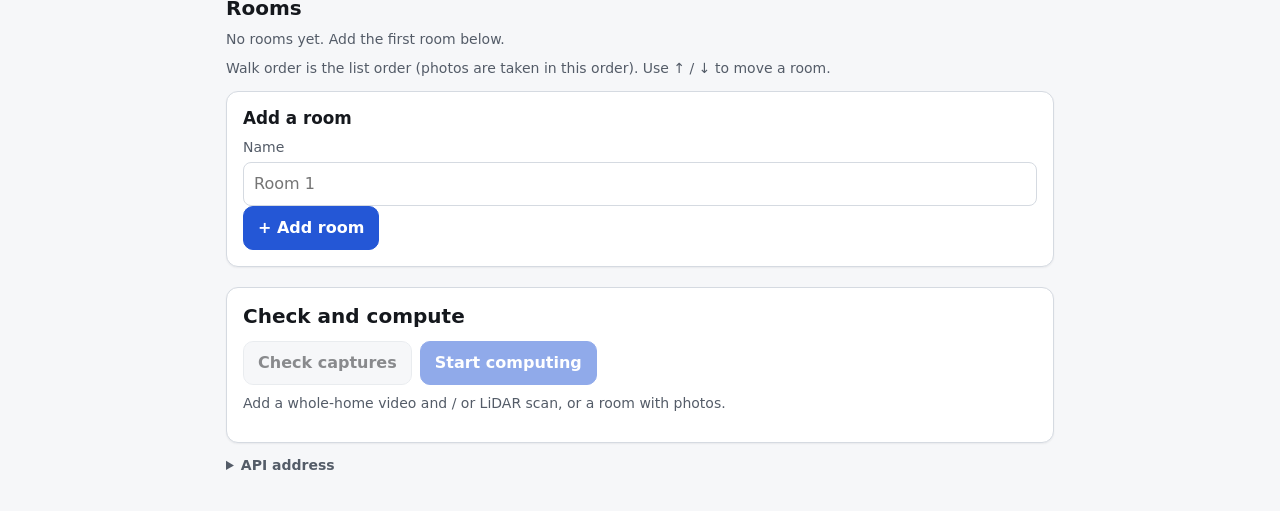
==== commit 77de49a9: "Wire the optional A4 ArUco marker into the photo (per room) and video (per clip) scale Photo tier: a" ====
--- a/web/index.html
+++ b/web/index.html
@@ -53,7 +53,7 @@
         <figure id="guide-lookback"><div class="guide-svg" data-svg="img/guide/photos-lookback.svg"></div>
           <figcaption>Every room but the first: one photo looking back into the room you came from.</figcaption></figure>
         <figure id="guide-sizes"><div class="guide-svg" data-svg="img/guide/marker-and-tape.svg"></div>
-          <figcaption>Sizes: tape one length or width wall to wall (a height alone is only compared).</figcaption></figure>
+          <figcaption>Sizes: tape one length or width wall to wall (a height alone is only compared). Optional: stick the printed A4 marker on a wall for exact scale.</figcaption></figure>
       </div>
     </details>
 
